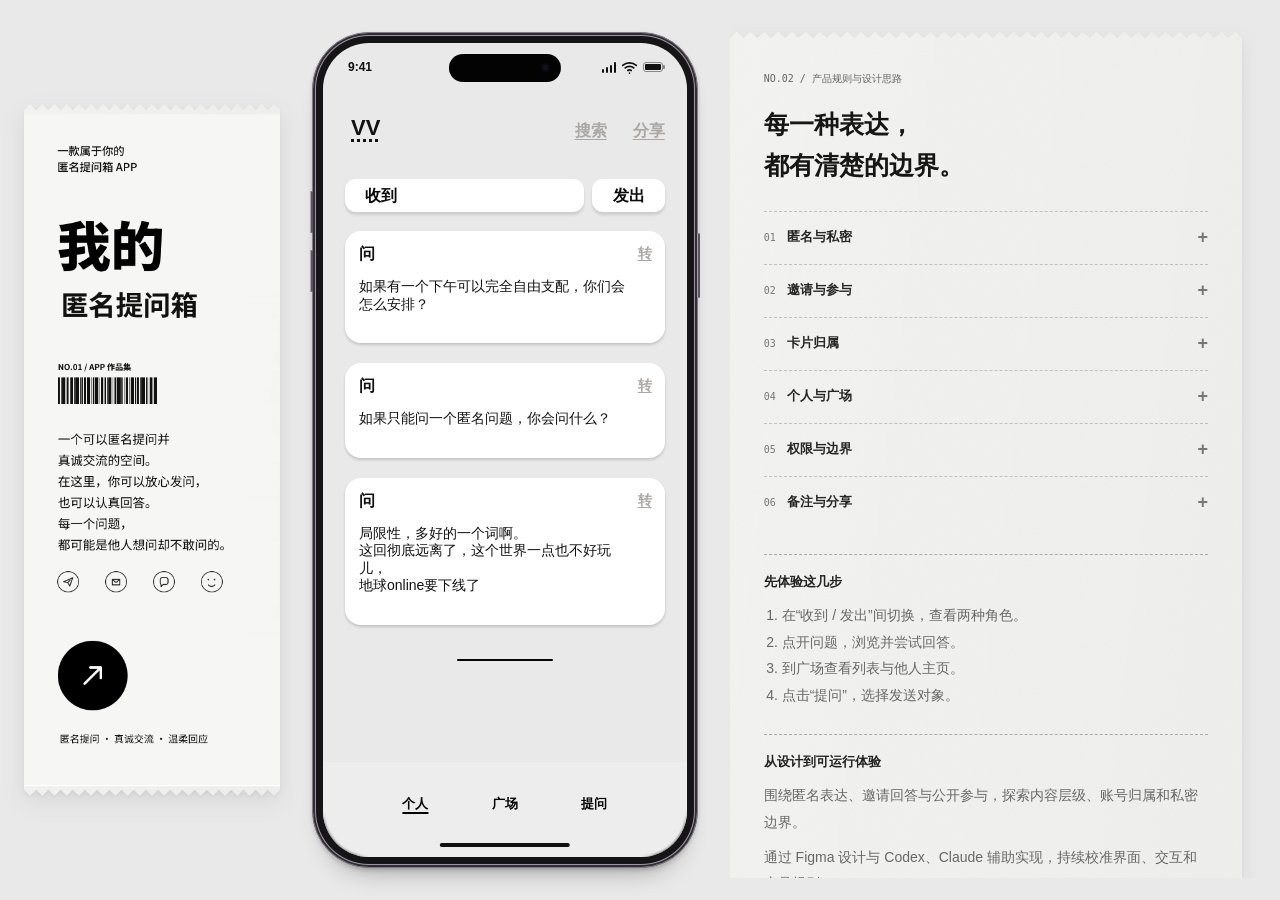
==== demo.html @ b6702e34 "Publish Question Box portfolio and interactive demo" ====
<!doctype html>
<html lang="zh-CN">
<head>
  <meta charset="UTF-8">
  <meta name="viewport" content="width=device-width, initial-scale=1.0, viewport-fit=cover">
  <meta name="theme-color" content="#ececec">
  <title>提问箱</title>
  <script type="module" crossorigin src="./assets/index-LgrNOcZf.js"></script>
  <link rel="stylesheet" crossorigin href="./assets/index-Cpjx-qmE.css">
  <link rel="stylesheet" href="./demo-frame.css">
  <link rel="stylesheet" href="./project-notes.css">
  <link rel="stylesheet" href="./device-frame.css">
  <link rel="stylesheet" href="./receipt-notes.css">
  <link rel="stylesheet" href="./receipt-layout.css">
  <script type="module" src="./project-notes.js"></script>
</head>
<body>
  <main id="app" class="app-shell" aria-live="polite"></main>
  <div id="toast" class="toast" role="status"></div>
</body>
</html>
---- assets/index-Cpjx-qmE.css ----
:root{color-scheme:light;--bg: #e9e9e9;--card: #fff;--ink: #111;--muted: #aaa7a4;--soft-shadow: 0 2px 3px rgba(0,0,0,.16);--lift-shadow: 0 12px 22px rgba(0,0,0,.12);--card-radius: 16px;--card-gap: 6px;--card-bridge-inset: 52px;--card-notch-radius: 3px;--connector-delay: 80ms;--connector-fade: .12s;font-family:-apple-system,BlinkMacSystemFont,SF Pro Text,PingFang SC,Segoe UI,sans-serif}*{box-sizing:border-box}html,body{margin:0;min-height:100%;background:var(--bg);color:var(--ink)}body{overflow:hidden}button,textarea,input{font:inherit}button{border:0;padding:0;background:none;color:inherit;cursor:pointer;-webkit-tap-highlight-color:transparent}.app-shell{width:100vw;height:100svh;overflow:hidden;background:var(--bg)}@supports (height: 100dvh){.app-shell{height:100dvh}}.screen{--rubber-y: 0px;height:100%;overflow:auto;padding:calc(18px + env(safe-area-inset-top)) max(22px,env(safe-area-inset-right)) calc(104px + env(safe-area-inset-bottom)) max(22px,env(safe-area-inset-left));scrollbar-width:none;overscroll-behavior:contain;transform:translate3d(0,calc(var(--rubber-y) * -1),0);transform-origin:50% 48%;transition:transform .62s cubic-bezier(.18,.88,.16,1),filter .62s cubic-bezier(.18,.88,.16,1)}.screen::-webkit-scrollbar{display:none}.app-shell.menu-open .screen{transform:translate3d(0,8px,0) scale(.94);filter:blur(4px);pointer-events:none}.app-shell.menu-open .bottom-nav{transform:translateY(8px) scale(.94);filter:blur(4px);transition:transform .62s cubic-bezier(.18,.88,.16,1),filter .62s cubic-bezier(.18,.88,.16,1);pointer-events:none}.topbar{max-width:430px;margin:0 auto;min-height:62px;position:relative;display:block}.brand{position:absolute;left:6px;top:3px;min-width:48px;text-align:left;font-size:22px;line-height:30px;font-weight:900;letter-spacing:0;text-decoration:underline dotted;text-underline-offset:4px;text-decoration-thickness:3px}.brand:after{display:none}.top-actions{position:absolute;right:0;top:11px;display:flex;gap:26px;color:var(--muted);font-size:16px;line-height:1.2;font-weight:800}.top-actions button{text-decoration:underline;text-underline-offset:3px}.square-heading{max-width:430px;margin:-4px auto 21px;color:#111;font-weight:900;text-align:center;text-decoration:underline;text-underline-offset:4px}.plaza-switch,.globe-tabs{max-width:430px;min-height:33px;margin:2px auto 24px;display:flex;align-items:center;gap:28px;color:var(--muted);font-size:17px;font-weight:900}.plaza-switch button,.globe-tabs button{text-decoration:underline;text-underline-offset:4px}.plaza-switch .active,.globe-tabs .active{color:#111;text-decoration:underline;text-underline-offset:4px}.tabs{max-width:430px;position:relative;height:33px;margin:7px auto 19px}.tab-pill{position:absolute;top:0;height:33px;border-radius:11px;background:var(--card);box-shadow:0 3px 3px #0000001f;font-size:16px;line-height:16px;font-weight:900;color:#0b0b0b;white-space:nowrap;overflow:hidden;transition:left .5s cubic-bezier(.2,.8,.2,1),width .5s cubic-bezier(.2,.8,.2,1),transform .22s cubic-bezier(.2,.9,.18,1)}.tab-pill:first-child{left:0;width:calc(100% - 81px);display:flex;align-items:center;justify-content:flex-start;padding-left:20px}.tab-pill:nth-child(2){left:calc(100% - 73px);width:73px;display:flex;align-items:center;justify-content:flex-end;padding-right:20px}.tabs.sent .tab-pill:first-child{width:73px}.tabs.sent .tab-pill:nth-child(2){left:81px;width:calc(100% - 81px)}.tab-pill:active,.tab-pill.is-pressing{transform:translateY(2px) scale(.985)}.tab-pill.is-switching{transition:left .5s cubic-bezier(.2,.8,.2,1),width .5s cubic-bezier(.2,.8,.2,1),transform .2s cubic-bezier(.2,.9,.18,1)}.feed{max-width:430px;margin:0 auto}.empty{margin-top:44px;text-align:center;color:var(--muted);font-weight:800}.feed-end{width:96px;height:2px;margin:34px auto 0;border-radius:999px;background:#050505}.follow-list,.directory-list{max-width:430px;margin:0 auto;padding:0 4px;display:flex;flex-direction:column;align-items:flex-start;gap:12px}.follow-row,.directory-row{width:100%;min-height:34px;padding:0;border-radius:0;background:transparent;box-shadow:none;display:flex;align-items:center;justify-content:flex-start;text-align:left}.follow-row:has(.fusion-left:active){transform:translateY(2px) scale(.99)}.fusion-wrap{position:relative;display:flex;width:100%;align-items:stretch}.fusion-wrap svg{position:absolute;top:0;right:0;bottom:0;left:0;width:100%;height:100%;overflow:visible}.fusion-wrap path{fill:#fff}.fusion-left,.fusion-right{position:relative;z-index:1;display:flex;flex:1 1 0%;min-width:0;align-items:center;padding:6px 14px;font-size:14px;line-height:1.3;color:#2d2d2d;white-space:nowrap;overflow:hidden;text-overflow:ellipsis;font-weight:500}.fusion-left{padding-left:10px;padding-right:20px;justify-content:flex-start;color:#000}.fusion-right{padding-left:20px;padding-right:10px;justify-content:flex-start;color:#888;text-decoration:none}.fusion-right.is-empty{text-decoration:none}.profile-panel{max-width:430px;margin:0 auto}.profile-head{min-height:76px;margin-bottom:18px;position:relative;display:flex;align-items:flex-end;gap:10px}.profile-back{position:absolute;left:-5px;top:-4px;font-size:42px;line-height:1;color:#555}.profile-name{margin-left:0;font-size:30px;line-height:.95;font-weight:900}.follow-toggle{margin-bottom:2px;color:var(--muted);font-size:12px;font-weight:900;text-decoration:underline;text-underline-offset:2px}.follow-toggle.following{color:#111;text-decoration:none}.profile-feed{max-width:none}.search-screen{padding-top:calc(24px + env(safe-area-inset-top))}.search-page{max-width:430px;min-height:70svh;margin:0 auto;position:relative;padding-top:72px}.search-back,.search-close{position:absolute;top:0;right:8px;color:#333;font-size:42px;line-height:1}.search-back{left:0;right:auto;transform:scaleX(-1)}.import-title{position:absolute;left:0;top:7px;font-size:24px;font-weight:900}.search-panel{height:38px;display:grid;grid-template-columns:1fr auto;align-items:center;gap:10px;border-radius:13px;background:#fff;box-shadow:var(--soft-shadow);padding:0 10px 0 14px}.search-panel input{width:100%;min-width:0;border:0;outline:0;color:#111;background:transparent;font-size:16px;font-weight:800}.search-panel input::placeholder{color:var(--muted)}.search-confirm{color:#111;font-weight:900;text-decoration:underline;text-underline-offset:3px}.stamp-stack{position:relative;margin-top:20px;perspective:900px;transform-style:preserve-3d}.stamp-stack:first-child{margin-top:0}.stamp{position:relative;z-index:1;min-height:0;padding:15px 14px 30px;border-radius:var(--card-radius);background:var(--card);box-shadow:var(--soft-shadow);transform:translateZ(0) scale(1);transform-origin:50% 18%;transition:transform .36s cubic-bezier(.2,.9,.2,1),box-shadow .36s ease,opacity .26s ease}.stamp[data-card-act],.sub-replies[data-card-act]{cursor:pointer}.stamp.reply{min-height:0;margin-top:var(--card-gap)}.sub-replies{position:relative;z-index:5;min-height:88px;margin-top:var(--card-gap);padding:18px 15px 14px;border-radius:var(--card-radius);background:var(--card);box-shadow:var(--soft-shadow);color:#777;font-size:12px;overflow:visible;transform-origin:50% 18%;transition:transform .36s cubic-bezier(.2,.9,.2,1),box-shadow .36s ease,opacity .26s ease,min-height .36s cubic-bezier(.2,.92,.16,1),padding .36s cubic-bezier(.2,.92,.16,1)}.sub-replies.is-collapsed{min-height:42px;height:42px;padding:10px 14px;display:flex;align-items:center;justify-content:space-between}.sub-replies.is-collapsed.no-answer-left{justify-content:flex-end}.sub-replies-content{overflow:visible}.sub-replies.is-resizing{min-height:0;overflow:visible;transition:height .36s cubic-bezier(.2,.92,.16,1),padding .36s cubic-bezier(.2,.92,.16,1),box-shadow .36s ease}.sub-replies.is-resizing .sub-replies-content{overflow:hidden}.sub-replies.is-collapsing-content .sub-replies-content{opacity:0;transition:opacity 90ms ease}.sub-replies.is-collapsing-content .reply-line+.reply-line:before{opacity:0;transition:opacity 90ms ease}.sub-replies.is-collapsed .sub-replies-content{display:none}.sub-replies.is-collapsed .stamp-action{position:static}.stamp-title{font-size:16px;line-height:16px;font-weight:900;margin-bottom:16px}.stamp-body{white-space:pre-line;font-size:14px;line-height:1.25;padding-right:22px}.stamp.reply .stamp-body{padding-top:0;padding-bottom:0;line-height:1.25}.inline-answer{width:100%;min-height:58px;border:0;outline:0;resize:none;background:transparent;font:inherit;line-height:1.35;color:#111}.inline-answer::placeholder{color:#b8b8b8}.reply-textarea{width:100%;min-height:74px;padding:0 28px 18px 0;border:0;outline:0;resize:none;background:transparent;color:#333;font-size:13px;line-height:1.4}.reply-textarea::placeholder{color:#b8b8b8}.stamp-action{position:absolute;z-index:3;color:var(--muted);font-size:14px;font-weight:900;text-decoration:underline;text-underline-offset:2px}.action-top{right:13px;top:14px}.action-left{left:14px;bottom:12px}.action-right{right:14px;bottom:12px}.reply-line{display:block;width:100%;margin:0 0 4px;padding:0;color:#777;font-size:12px;line-height:1.35;text-align:left;border-top:0}.reply-line+.reply-line{margin-top:13px;padding-top:14px;position:relative}.reply-line+.reply-line:before{content:"";position:absolute;top:0;left:50%;width:64px;height:1px;transform:translate(-50%);border-radius:999px;background:#cfcfcf}.reply-name{display:block;width:fit-content;max-width:100%;padding:0;margin:0 0 3px;color:#777;font-size:12px;line-height:1.35;text-align:left;background:transparent;border:0;font-weight:900}.reply-name:active{transform:translateY(1px)}.reply-line strong{display:block;color:#777;font-size:12px;margin-bottom:3px}.reply-line span{display:block}.fusion-note-input{position:relative;z-index:2;height:auto;padding:6px 10px 6px 20px;border:0;outline:0;border-radius:0;background:transparent;color:#888;font-size:14px;line-height:1.3;font-family:inherit;font-weight:500;text-align:left;box-shadow:none}.stamp:has(+.stamp):after,.stamp:has(+.sub-replies):after{content:"";display:block;position:absolute;pointer-events:none;left:var(--card-bridge-inset);right:var(--card-bridge-inset);bottom:calc(var(--card-gap) * -1);height:var(--card-gap);background:#fff;z-index:4;-webkit-mask:radial-gradient(circle at left 50%,transparent 0 var(--card-notch-radius),#000 calc(var(--card-notch-radius) + .5px)),radial-gradient(circle at right 50%,transparent 0 var(--card-notch-radius),#000 calc(var(--card-notch-radius) + .5px));-webkit-mask-composite:source-in;mask:radial-gradient(circle at left 50%,transparent 0 var(--card-notch-radius),#000 calc(var(--card-notch-radius) + .5px)),radial-gradient(circle at right 50%,transparent 0 var(--card-notch-radius),#000 calc(var(--card-notch-radius) + .5px));mask-composite:intersect}.sub-replies:before{content:"";display:block;position:absolute;pointer-events:none;left:var(--card-bridge-inset);right:var(--card-bridge-inset);top:calc(var(--card-gap) * -1);height:var(--card-gap);background:#fff;z-index:4;-webkit-mask:radial-gradient(circle at left 50%,transparent 0 var(--card-notch-radius),#000 calc(var(--card-notch-radius) + .5px)),radial-gradient(circle at right 50%,transparent 0 var(--card-notch-radius),#000 calc(var(--card-notch-radius) + .5px));-webkit-mask-composite:source-in;mask:radial-gradient(circle at left 50%,transparent 0 var(--card-notch-radius),#000 calc(var(--card-notch-radius) + .5px)),radial-gradient(circle at right 50%,transparent 0 var(--card-notch-radius),#000 calc(var(--card-notch-radius) + .5px));mask-composite:intersect}.stamp-stack.is-opening>.stamp:first-child,.stamp.is-acting,.sub-replies.is-acting{transform:translate3d(0,-8px,36px) scale(1.012) rotateX(1.5deg);box-shadow:var(--lift-shadow)}.stamp-stack.is-open>.stamp:first-child,.stamp-stack.is-open>.stamp.reply:not(.is-acting){transform:translateZ(0) scale(1);box-shadow:var(--soft-shadow)}.stamp-stack.is-revealing-open>.stamp.reply,.stamp-stack.is-revealing-open>.sub-replies{animation:answerCardReveal .43s cubic-bezier(.2,.92,.16,1) 70ms both;transform-origin:50% 0}.stamp-stack.is-revealing-replies>.sub-replies{animation:answerCardReveal .43s cubic-bezier(.2,.92,.16,1) 70ms both;transform-origin:50% 0}.stamp-stack.is-sub-replies-resizing>.sub-replies{animation:none}.stamp-stack.is-collapsing>.stamp.reply,.stamp-stack.is-collapsing>.sub-replies{animation:answerCardHide .24s cubic-bezier(.22,.72,.18,1) both;transform-origin:50% 0}.stamp-stack.is-revealing-open .stamp:has(+.stamp):after,.stamp-stack.is-revealing-open .stamp:has(+.sub-replies):after,.stamp-stack.is-revealing-replies .stamp:has(+.sub-replies):after{animation:connectorReveal var(--connector-fade) ease var(--connector-delay) both}.stamp-stack.is-collapsing .stamp:has(+.stamp):after,.stamp-stack.is-collapsing .stamp:has(+.sub-replies):after{animation:connectorHide .24s cubic-bezier(.22,.72,.18,1) both}.stamp-stack.is-sub-replies-resizing .stamp:has(+.sub-replies):after{opacity:1;animation:none!important}@keyframes answerCardReveal{0%{opacity:0;transform:translateY(-18px) scaleY(.94)}to{opacity:1;transform:translateY(0) scaleY(1)}}@keyframes answerCardHide{0%{opacity:1;transform:translateY(0) scaleY(1)}to{opacity:0;transform:translateY(-14px) scaleY(.96)}}@keyframes connectorReveal{0%{opacity:0}to{opacity:1}}@keyframes connectorHide{0%{opacity:1}to{opacity:0}}.bottom-nav{position:fixed;left:0;right:0;bottom:0;z-index:20;height:95px;max-width:none;margin:0;border-radius:0;background-color:#fff3;backdrop-filter:saturate(30%) blur(1.6px);-webkit-backdrop-filter:saturate(30%) blur(1.6px);display:flex;align-items:center;justify-content:space-evenly;padding:0 30px 10px;pointer-events:none}.bottom-nav:after{content:"";position:absolute;left:50%;bottom:9px;width:142px;height:5px;transform:translate(-50%);border-radius:999px;background:#050505}.bottom-nav button{pointer-events:auto;height:auto;border-radius:0;background:none;box-shadow:none;backdrop-filter:none;-webkit-backdrop-filter:none;word-break:break-word;font-weight:800;line-height:normal;font-size:13px;color:#000;white-space:nowrap;padding:8px 14px}.bottom-nav button.active{text-decoration:underline;text-underline-offset:4px;text-decoration-thickness:2px}.sheet-backdrop{position:fixed;top:0;right:0;bottom:0;left:0;display:grid;align-items:end;background:#e8e8e894;backdrop-filter:blur(8px);-webkit-backdrop-filter:blur(8px);z-index:30;animation:sheetBackdropIn .18s ease both}.sheet-backdrop.is-closing{animation:sheetBackdropOut .22s ease both}.sheet{min-height:min(calc(100svh - 88px),738px);padding:18px 34px calc(34px + env(safe-area-inset-bottom));border-radius:34px 34px 0 0;background:#f1f1f2;box-shadow:0 -3px 14px #00000014;animation:sheetRise .26s cubic-bezier(.2,.92,.16,1) both}.sheet-backdrop.is-closing .sheet{animation:sheetSink .22s cubic-bezier(.42,0,.36,1) both}.grab{width:54px;height:5px;border-radius:999px;background:#d9d9d9;margin:0 auto 28px}.sheet-head{display:flex;justify-content:space-between;align-items:center;margin-bottom:28px}.sheet h2{margin:0;font-size:18px}.close{position:relative;z-index:3;font-size:34px;line-height:1;width:44px;height:44px}.textarea{width:100%;height:min(360px,45svh);resize:none;outline:0;border:0;border-radius:8px;background:#fff;padding:21px 17px;font-size:20px;line-height:1.35}.compose-text{height:min(360px,45svh);box-shadow:none}.sheet-row{display:flex;justify-content:space-between;align-items:center;margin-top:9px;color:var(--muted);font-weight:800}.compose-meta{position:relative;z-index:1;margin-top:-28px;padding:0 8px 0 0}.count{color:#b2b2b2;font-size:13px;font-weight:700}.private-toggle{min-width:68px;height:25px;padding:0 10px;border-radius:10px;background:#ffffff75;box-shadow:0 1px 1px #0000000f;color:#b7b7b7;font-size:13px;font-weight:800;text-decoration:underline;text-underline-offset:2px}.private-toggle.active{color:#111;font-weight:900;background:#ffffffb8;box-shadow:0 1px 2px #00000017;text-decoration:none}.choose{margin-top:22px;color:var(--muted);font-size:13px;font-weight:800}.recipient-list{display:flex;gap:8px;overflow-x:auto;scrollbar-width:none;margin-top:17px;padding-bottom:10px}.chips-progress{height:6px;border-radius:999px;background:#ffffffe6;overflow:hidden}.chips-progress span{display:block;width:38%;height:100%;border-radius:inherit;background:#ddd}.recipient-list::-webkit-scrollbar{display:none}.chip{flex:0 0 auto;padding:5px 10px;border-radius:11px;background:transparent;color:var(--muted);font-size:14px;font-weight:800;text-decoration:underline;text-underline-offset:2px}.chip.active{color:#111;background:#fff;box-shadow:0 2px 5px #0000001f;text-decoration:none}.send{display:block;margin-top:28px;margin-left:auto;width:auto;height:auto;border-radius:0;background:none;box-shadow:none;font-size:20px;font-weight:900}@keyframes sheetBackdropIn{0%{opacity:0}to{opacity:1}}@keyframes sheetBackdropOut{0%{opacity:1}to{opacity:0}}@keyframes sheetRise{0%{opacity:.98;transform:translateY(108%)}to{opacity:1;transform:translateY(0)}}@keyframes sheetSink{0%{opacity:1;transform:translateY(0)}to{opacity:.98;transform:translateY(108%)}}.menu{position:fixed;top:0;right:0;bottom:0;left:0;z-index:40;background:#e9e9e9;padding:calc(74px + env(safe-area-inset-top)) max(44px,env(safe-area-inset-right)) 40px max(58px,env(safe-area-inset-left));opacity:.35;transform:translate(-100%);transition:transform .68s cubic-bezier(.16,.86,.16,1),opacity .42s ease}.menu.open{opacity:1;transform:translate(0)}.menu-close{position:absolute;right:34px;top:calc(42px + env(safe-area-inset-top));font-size:42px;color:#666}.menu-brand{display:flex;align-items:flex-end;gap:10px;margin-bottom:72px}.menu-logo{font-size:36px;font-weight:900}.menu-small{color:var(--muted);font-weight:800;text-decoration:underline}.menu-list{display:grid;gap:25px;justify-items:start}.menu-list button{color:var(--muted);font-size:22px;font-weight:900;text-decoration:underline}.toast{position:fixed;left:50%;bottom:calc(102px + env(safe-area-inset-bottom));transform:translate(-50%,12px);opacity:0;padding:10px 14px;border-radius:999px;background:#000000bf;color:#fff;pointer-events:none;z-index:80;transition:opacity .2s ease,transform .2s ease}.toast.show{opacity:1;transform:translate(-50%)}.test-switcher{position:fixed;left:max(12px,env(safe-area-inset-left));right:max(12px,env(safe-area-inset-right));bottom:calc(86px + env(safe-area-inset-bottom));z-index:80;display:flex;gap:6px;justify-content:center;pointer-events:auto}.test-switcher button{border:1px solid rgba(0,0,0,.08);border-radius:999px;background:#ffffffc2;box-shadow:0 6px 18px #0000001f;color:#141414b8;font-size:12px;font-weight:800;padding:7px 10px;-webkit-backdrop-filter:blur(14px);backdrop-filter:blur(14px)}.test-switcher button.active{background:#141414d6;color:#fff}.test-switcher button.danger{color:#9a3a3a}
---- demo-frame.css ----
/* Match the 430px content area plus the original 22px side padding. */
.app-shell {
  width: 100%;
  max-width: 474px;
  margin-inline: auto;
  position: relative;
  transform: translateZ(0);
}
---- project-notes.css ----
.project-rail, .project-mobile-bar, .project-dialog {
  font-family: -apple-system, BlinkMacSystemFont, "PingFang SC", "Microsoft YaHei", sans-serif;
  letter-spacing: 0;
  color: #272727;
}
.project-notes {
  position: fixed;
  top: 44px;
  bottom: 32px;
  left: calc(max(32px, (100vw - 1376px) / 2) + 538px);
  right: max(32px, calc((100vw - 1376px) / 2));
  overflow-y: auto;
  scrollbar-width: thin;
  scrollbar-color: #c8c8c8 transparent;
  padding: 0 14px 30px 0;
}
.project-rail { width: 100%; max-width: 820px; }
.project-intro { display: grid; grid-template-columns: minmax(0, 1fr) minmax(0, 1fr); column-gap: 34px; }
.project-intro > .project-kicker,
.project-intro > h1,
.project-intro > .project-deck,
.project-intro > .project-status,
.project-intro > .project-footnote { grid-column: 1 / -1; }
.project-intro h1 br, .project-deck br, .project-rail-title br { display: none; }
.project-intro .project-deck { margin-bottom: 15px; }
.project-intro .project-section { margin-top: 25px; }
.project-intro .project-footnote { margin-top: 16px; }
.project-rules { margin-top: 42px; }
.project-rules > .project-kicker { margin-bottom: 12px; }
.project-kicker { margin: 0 0 25px; font-size: 11px; line-height: 1.7; color: #737373; }
.project-intro h1 { font-size: 32px; line-height: 1.3; font-weight: 750; margin: 0 0 20px; }
.project-deck { font-size: 17px; line-height: 1.8; margin: 0 0 23px; }
.project-status { display: flex; gap: 7px; align-items: center; color: #5a645d; font-size: 11px; line-height: 1.8; }
.project-status > span { width: 5px; height: 5px; border-radius: 50%; background: #708779; flex: none; }
.project-section { border-top: 1px solid #d2d2d2; padding-top: 17px; margin-top: 25px; }
.project-section h2, .project-section h3 { font-size: 13px; line-height: 1.6; margin: 0 0 10px; font-weight: 650; }
.project-section p, .project-section ol { font-size: 14px; line-height: 1.9; color: #686868; margin: 8px 0; }
.project-section ol { padding-left: 18px; }
.project-store { display: inline-flex; align-items: center; gap: 14px; color: #303030; text-decoration: underline; text-underline-offset: 5px; font-size: 12px; line-height: 1.8; margin-top: 22px; }
.project-footnote { font-size: 10px; line-height: 1.8; color: #888; margin-top: 18px; }
.project-rail-title { margin: 0 0 25px; font-size: 23px; line-height: 1.55; font-weight: 650; }
.project-rule { border-top: 1px solid #d2d2d2; }
.project-rule summary { display: flex; align-items: center; gap: 11px; list-style: none; cursor: pointer; min-height: 51px; font-size: 14px; line-height: 1.6; }
.project-rule summary::-webkit-details-marker { display: none; }
.project-rule summary:focus-visible, .project-open:focus-visible, .project-close:focus-visible { outline: 2px solid #647c73; outline-offset: -2px; }
.project-rule-index { font-size: 10px; color: #888; }
.project-rule-plus { margin-left: auto; font-size: 18px; color: #777; }
.project-rule[open] .project-rule-plus { transform: rotate(45deg); }
.project-rule-body { padding: 0 0 18px 25px; }
.project-rule-body h3 { font-size: 14px; line-height: 1.8; margin: 0 0 8px; font-weight: 650; }
.project-rule-body p { font-size: 14px; line-height: 1.9; color: #686868; margin: 0; }
.project-demo-note h2 { color: #555; }
.project-mobile-bar { display: none; }
.project-dialog { width: min(100% - 28px, 560px); max-height: calc(100dvh - 32px); padding: 0; border: 1px solid #d5d5d5; border-radius: 8px; background: #f7f7f7; }
.project-dialog::backdrop { background: rgb(0 0 0 / 28%); }
.project-dialog-head { position: sticky; top: 0; z-index: 1; display: flex; justify-content: space-between; align-items: center; background: #f7f7f7; padding: 12px 20px; border-bottom: 1px solid #ddd; }
.project-dialog-head h2 { font-size: 16px; margin: 0; font-weight: 650; }
.project-close { width: 36px; height: 36px; font-size: 28px; line-height: 1; }
.project-dialog-content { padding: 22px; }
.project-dialog-intro { font-size: 21px; line-height: 1.65; margin: 0; }
.project-dialog-subtitle { margin: 32px 0 14px; font-size: 14px; }
.project-dialog-content .project-kicker { margin-bottom: 12px; }
.project-dialog-content .project-rule summary { font-size: 14px; min-height: 56px; }
.project-dialog-content .project-rule-body h3, .project-dialog-content .project-rule-body p, .project-dialog-content .project-section p { font-size: 13px; }
@media (min-width: 1100px) {
  .app-shell { margin-left: max(32px, calc((100vw - 1376px) / 2)); margin-right: 0; }
}
@media (min-width: 1280px) {
  .project-rules > div { display: grid; grid-template-columns: minmax(0, 1fr) minmax(0, 1fr); gap: 12px 34px; align-items: start; }
}
@media (max-width: 1099px) {
  .project-notes { display: none; }
  .project-mobile-bar { position: fixed; top: 0; left: 0; right: 0; z-index: 25; display: flex; justify-content: space-between; align-items: center; width: min(100%, 474px); height: 36px; padding: 0 22px; margin: 0 auto; background: #e9e9e9; border-bottom: 1px solid #d9d9d9; font-size: 10px; color: #737373; }
  .project-open { display: flex; gap: 6px; align-items: center; height: 35px; color: #444; font-size: 11px; }
  .app-shell { margin-top: 36px; height: calc(100svh - 36px); }
  @supports (height: 100dvh) { .app-shell { height: calc(100dvh - 36px); } }
}
---- device-frame.css ----
.device-frame { display: contents; }
.device-chrome { display: none; }
@media (min-width: 1100px) {
  :root { --device-width: min(430px, calc((100dvh - 64px) * .461373)); --device-left: max(32px, calc((100vw - 1376px) / 2)); }
  .device-frame {
    display: block;
    position: relative;
    width: var(--device-width);
    aspect-ratio: 430 / 932;
    margin: 32px 0 32px var(--device-left);
    padding: 10px;
    border: 1px solid #817a86;
    border-radius: 57px;
    background: #151416;
    box-shadow: inset 0 0 0 2px #302d34, inset 0 0 0 3px #9b929e, inset 0 0 0 4px #171619, 0 18px 28px -20px rgb(0 0 0 / 45%), 0 2px 4px rgb(0 0 0 / 15%);
  }
  .device-frame .app-shell {
    width: 100%;
    height: 100%;
    max-width: none;
    margin: 0;
    border-radius: 46px;
    overflow: hidden;
  }
  .device-frame .screen { padding-top: 67px; }
  .device-frame .menu { padding-top: 94px; }
  .device-frame .menu-close { top: 65px; }
  .device-frame .bottom-nav::after { display: none; }
  .device-chrome { display: block; pointer-events: none; }
  .device-status { position: absolute; z-index: 100; top: 13px; left: 11px; right: 11px; height: 45px; color: #111; }
  .device-clock { position: absolute; top: 15px; left: 24px; font: 650 12px/1 -apple-system, BlinkMacSystemFont, "Segoe UI", sans-serif; }
  .device-island { position: absolute; top: 8px; left: 50%; width: 31%; height: 28px; transform: translateX(-50%); border-radius: 30px; background: #030303; }
  .device-island > span { position: absolute; top: 9px; right: 11px; width: 9px; height: 9px; border-radius: 50%; background: #11131e; box-shadow: inset 0 0 0 2px #08090e; }
  .device-status-icons { display: flex; align-items: center; gap: 5px; position: absolute; top: 14px; right: 23px; height: 14px; }
  .device-signal { display: flex; align-items: flex-end; gap: 2px; height: 11px; }
  .device-signal i { display: block; width: 2px; border-radius: 1px; background: #111; }
  .device-signal i:nth-child(1) { height: 4px; }
  .device-signal i:nth-child(2) { height: 6px; }
  .device-signal i:nth-child(3) { height: 8px; }
  .device-signal i:nth-child(4) { height: 11px; }
  .device-battery { position: relative; width: 20px; height: 10px; padding: 1px; border: 1px solid #888; border-radius: 3px; }
  .device-battery::after { content: ""; position: absolute; top: 2px; right: -3px; width: 2px; height: 4px; background: #888; border-radius: 0 1px 1px 0; }
  .device-battery i { display: block; width: 100%; height: 100%; background: #111; border-radius: 1px; }
  .device-home { position: absolute; bottom: 20px; left: 50%; z-index: 100; width: 34%; height: 4px; border-radius: 8px; transform: translateX(-50%); background: #111; }
  .device-volume, .device-power { position: absolute; width: 3px; border-radius: 2px; background: #5a535e; box-shadow: inset 1px 0 #aca2af; }
  .device-volume { left: -3px; height: 42px; }
  .device-volume-one { top: 19%; }
  .device-volume-two { top: 26%; }
  .device-power { right: -3px; top: 24%; height: 65px; }
  .project-notes { left: calc(var(--device-left) + var(--device-width) + 76px); }
}
---- receipt-notes.css ----
.project-notes { padding: 0 18px 20px 0; top: 32px; }
.project-receipt {
  --receipt-paper: #fafaf9;
  position: relative;
  max-width: 820px;
  padding: 42px 46px 38px;
  margin-bottom: 12px;
  background: var(--receipt-paper);
  box-shadow: 0 2px 4px rgb(0 0 0 / 3%);
  color: #111;
}
.project-receipt::after {
  content: "";
  position: absolute;
  top: 100%;
  left: 0;
  width: 100%;
  height: 10px;
  background: linear-gradient(135deg, var(--receipt-paper) 25%, transparent 25%) -5px 0, linear-gradient(225deg, var(--receipt-paper) 25%, transparent 25%) -5px 0;
  background-size: 10px 10px;
  background-repeat: repeat-x;
}
.project-receipt .project-intro { display: block; }
.receipt-header { display: flex; justify-content: space-between; gap: 26px; align-items: flex-start; }
.receipt-kicker { margin: 0 0 27px; font-size: 14px; font-weight: 650; line-height: 1.7; }
.project-receipt .project-intro h1 { margin: 0; font-weight: 900; line-height: 1.1; }
.receipt-my { display: block; font-size: 72px; margin-left: -3px; }
.receipt-brand { display: block; font-size: 32px; margin-top: 22px; line-height: 1.4; }
.receipt-meta { flex: none; padding-top: 4px; font-size: 11px; line-height: 1.7; }
.receipt-meta > p { margin: 0 0 8px; font-weight: 650; }
.receipt-meta .receipt-author { margin-top: 12px; font-size: 10px; font-weight: 400; }
.receipt-barcode { display: flex; gap: 1px; height: 38px; }
.receipt-barcode i { flex: none; display: block; height: 100%; background: #111; }
.receipt-lede { margin: 34px 0 27px; font-size: 17px; line-height: 1.95; }
.receipt-journey { display: flex; justify-content: flex-start; flex-wrap: wrap; gap: 28px; padding: 0; margin: 0; list-style: none; }
.receipt-journey li { display: flex; align-items: center; gap: 9px; font-size: 12px; }
.receipt-journey li > span { width: 28px; height: 28px; border: 1px solid #222; border-radius: 50%; display: grid; place-items: center; font-size: 10px; font-family: ui-monospace, monospace; }
.receipt-action-row { display: flex; gap: 24px; justify-content: space-between; align-items: center; margin: 29px 0 30px; }
.project-receipt .project-store { margin: 0; gap: 16px; font-size: 13px; text-decoration: none; }
.receipt-arrow { display: grid; place-items: center; flex: none; width: 62px; height: 62px; border-radius: 50%; color: #fff; background: #070707; font-size: 35px; font-weight: 400; line-height: 1; }
.project-receipt .project-store small { display: block; font-size: 10px; color: #777; margin-top: 4px; }
.project-receipt .project-store:focus-visible { outline: 2px solid #444; outline-offset: 6px; }
.receipt-action-row > p { margin: 0; font-size: 11px; line-height: 1.9; color: #555; }
.receipt-tear { display: flex; justify-content: space-between; gap: 16px; position: relative; padding: 17px 0 0; border-top: 1px dashed #aaa; font-size: 9px; line-height: 1.8; color: #777; font-family: ui-monospace, "Microsoft YaHei", monospace; }
.receipt-tear::before, .receipt-tear::after { content: ""; position: absolute; width: 16px; height: 16px; top: -8px; background: #e9e9e9; border-radius: 50%; }
.receipt-tear::before { left: -54px; }
.receipt-tear::after { right: -54px; }
.project-receipt .project-rules { margin-top: 32px; }
.project-receipt .project-kicker { font-size: 10px; color: #777; }
.project-receipt .project-rail-title { font-size: 24px; color: #161616; margin-bottom: 23px; }
.project-receipt .project-rules > div { display: block; }
.project-receipt .project-rule { border-top: 1px dashed #c1c1c1; }
.project-receipt .project-rule summary { font-size: 13px; font-weight: 650; min-height: 52px; }
.project-receipt .project-rule-index { font-family: ui-monospace, monospace; color: #777; font-weight: 400; }
.project-receipt .project-rule-body { padding-bottom: 22px; }
.project-receipt .project-rule-body h3 { font-size: 14px; }
.project-receipt .project-rule-body p { font-size: 14px; line-height: 1.9; color: #656565; }
.project-receipt .project-section { border-top: 1px dashed #aaa; }
.project-receipt .project-section h2 { color: #222; }
.receipt-footer { margin-top: 29px; padding-top: 25px; border-top: 1px dashed #aaa; text-align: center; }
.receipt-footer p { margin: 5px 0; font-size: 10px; line-height: 1.8; color: #666; }
.receipt-footer p:nth-child(2) { margin-top: 17px; font-family: ui-monospace, monospace; color: #222; }
.receipt-footer > span { display: block; font-size: 11px; margin-top: 9px; line-height: 1.9; }
@media (min-width: 1100px) and (max-width: 1279px) {
  .project-receipt { padding: 32px 30px; }
  .receipt-header { flex-direction: column; gap: 23px; }
  .receipt-meta { padding: 0; }
  .receipt-meta .receipt-author { display: none; }
  .receipt-my { font-size: 64px; }
  .receipt-brand { font-size: 29px; }
  .receipt-lede { font-size: 15px; }
  .receipt-journey { gap: 16px; }
  .receipt-journey li { gap: 5px; }
  .receipt-action-row { align-items: flex-start; flex-direction: column; gap: 20px; }
  .receipt-tear::before { left: -38px; }
  .receipt-tear::after { right: -38px; }
}
---- receipt-layout.css ----
.brand-ticket { display: none; }
.rules-paper-shadow { width: 100%; max-width: 820px; filter: drop-shadow(0 2px 2px rgb(0 0 0 / 6%)) drop-shadow(0 8px 12px rgb(0 0 0 / 6%)); }
.paper-material { position: relative; background-color: #f1f1ef; background-image: linear-gradient(97deg, rgb(255 255 255 / 16%), transparent 40%, rgb(0 0 0 / 1%)); }
.paper-material::before { content: ""; position: absolute; inset: 0; background: url('./paper-grain.svg') repeat; opacity: .055; pointer-events: none; z-index: 0; }
.paper-material > * { position: relative; z-index: 1; }
.project-receipt { --receipt-paper: #f1f1ef; background-color: var(--receipt-paper); box-shadow: none; margin-bottom: 0; padding: 38px 34px; }
.project-receipt::after { display: none; }
.project-receipt .project-rules { margin-top: 0; }
.project-receipt .project-rail-title { font-size: 25px; line-height: 1.65; margin-bottom: 24px; }
.project-receipt .project-rail-title br { display: inline; }
.project-receipt .project-kicker { margin: 0 0 17px; font-family: ui-monospace, "Microsoft YaHei", monospace; font-size: 10px; color: #666; }
.project-receipt .project-rule-body { padding-left: 0; }
.project-receipt .project-rule summary { font-size: 13px; }
.project-receipt .project-rule-body h3 { line-height: 1.8; }
.project-receipt .project-rule-body p { line-height: 1.95; color: #626360; }
@media (min-width: 1100px) {
  :root {
    --presentation-inset: max(24px, calc((100vw - 1480px) / 2));
    --presentation-gap: clamp(22px, 2.5vw, 40px);
    --brand-width: min(284px, 20vw, calc((100dvh - 64px) * .381129));
    --device-left: calc(var(--presentation-inset) + var(--brand-width) + var(--presentation-gap));
  }
  .brand-ticket { display: block; position: fixed; left: var(--presentation-inset); top: calc(32px + var(--device-width) * 1.08372093); transform: translateY(-50%); width: var(--brand-width); filter: drop-shadow(0 2px 2px rgb(0 0 0 / 6%)) drop-shadow(0 8px 12px rgb(0 0 0 / 7%)); }
  .brand-paper { padding: 10px 0; }
  .brand-art { position: relative; width: 100%; aspect-ratio: 412 / 1081; overflow: hidden; }
  .brand-art img { position: absolute; top: -4.903%; left: -9.223%; width: 109.223%; max-width: none; height: auto; mix-blend-mode: multiply; }
  .brand-store-link { position: absolute; left: 13.35%; top: 78.8%; width: 27%; height: 10.2%; border-radius: 50%; }
  .brand-store-link:focus-visible { outline: 2px solid #555; outline-offset: 4px; }
  .project-notes { left: calc(var(--device-left) + var(--device-width) + var(--presentation-gap)); right: var(--presentation-inset); top: 24px; bottom: 22px; padding: 8px 14px 14px 0; }
}
@media (min-width: 1100px) and (max-width: 1279px) {
  .project-receipt { padding: 30px 24px; }
  .project-receipt .project-rail-title { font-size: 22px; }
  .project-receipt .project-rule-body p { font-size: 13px; }
}
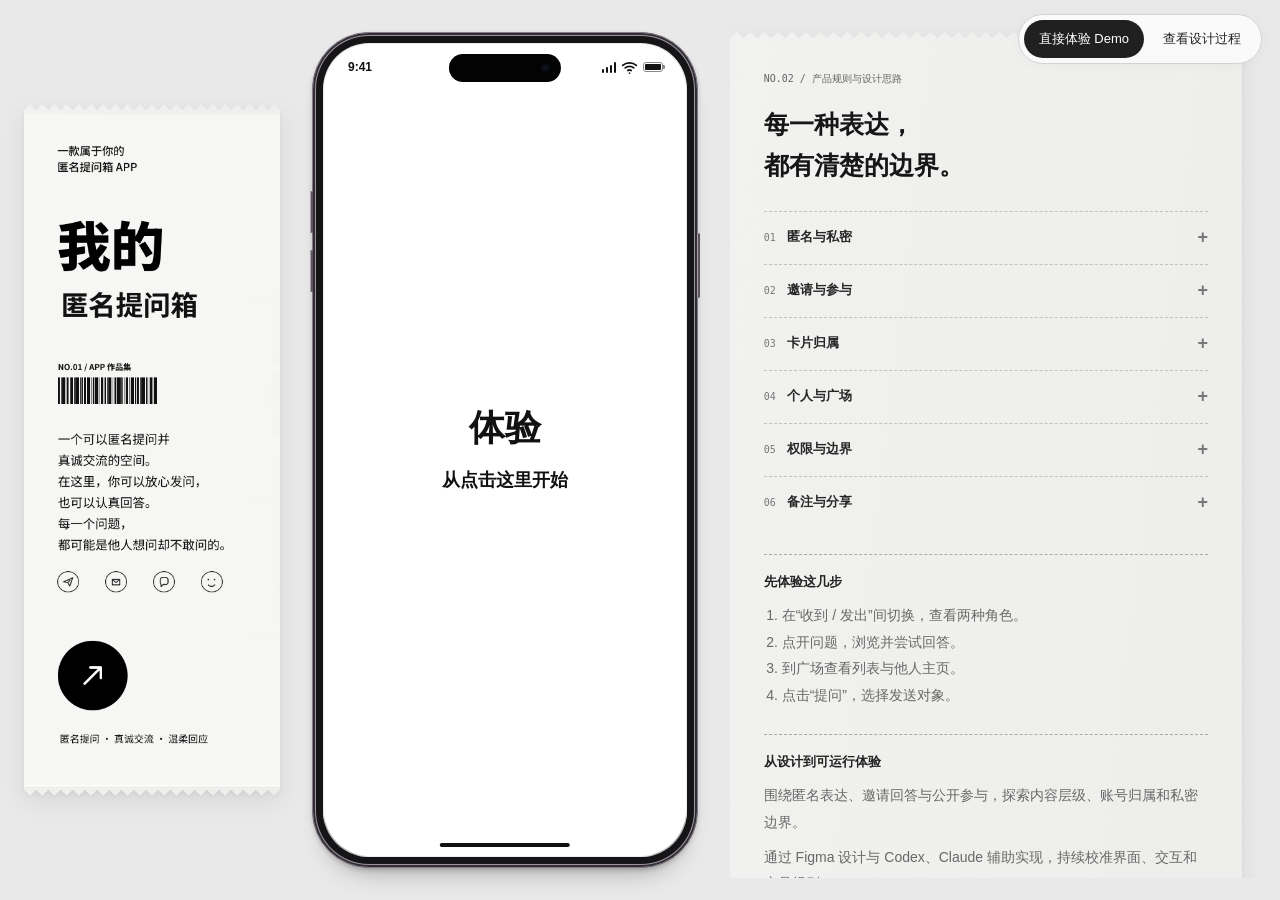
==== commit 4a6d1101: "feat: separate interactive demo and design process entries" ====
--- a/demo.html
+++ b/demo.html
@@ -1,21 +1,23 @@
-<!doctype html>
-<html lang="zh-CN">
-<head>
-  <meta charset="UTF-8">
-  <meta name="viewport" content="width=device-width, initial-scale=1.0, viewport-fit=cover">
-  <meta name="theme-color" content="#ececec">
-  <title>提问箱</title>
-  <script type="module" crossorigin src="./assets/index-LgrNOcZf.js"></script>
-  <link rel="stylesheet" crossorigin href="./assets/index-Cpjx-qmE.css">
-  <link rel="stylesheet" href="./demo-frame.css">
-  <link rel="stylesheet" href="./project-notes.css">
-  <link rel="stylesheet" href="./device-frame.css">
-  <link rel="stylesheet" href="./receipt-notes.css">
-  <link rel="stylesheet" href="./receipt-layout.css">
-  <script type="module" src="./project-notes.js"></script>
-</head>
-<body>
-  <main id="app" class="app-shell" aria-live="polite"></main>
-  <div id="toast" class="toast" role="status"></div>
-</body>
-</html>
+<!doctype html>
+<html lang="zh-CN">
+<head>
+  <meta charset="UTF-8">
+  <meta name="viewport" content="width=device-width, initial-scale=1.0, viewport-fit=cover">
+  <meta name="theme-color" content="#ececec">
+  <title>提问箱</title>
+  <script type="module" crossorigin src="./assets/index-LgrNOcZf.js"></script>
+  <link rel="stylesheet" crossorigin href="./assets/index-Cpjx-qmE.css">
+  <link rel="stylesheet" href="./demo-frame.css">
+  <link rel="stylesheet" href="./project-notes.css">
+  <link rel="stylesheet" href="./device-frame.css">
+  <link rel="stylesheet" href="./receipt-notes.css">
+  <link rel="stylesheet" href="./receipt-layout.css">
+  <script type="module" src="./project-notes.js"></script>
+  <link rel="stylesheet" href="./entry-nav.css">
+  <script type="module" src="./entry-nav.js"></script>
+</head>
+<body>
+  <main id="app" class="app-shell" aria-live="polite"></main>
+  <div id="toast" class="toast" role="status"></div>
+</body>
+</html>
--- a/demo-frame.css
+++ b/demo-frame.css
@@ -6,3 +6,51 @@
   position: relative;
   transform: translateZ(0);
 }
+
+.demo-entry {
+  position: fixed;
+  z-index: 90;
+  top: 0;
+  bottom: 0;
+  left: 50%;
+  width: min(100%, 474px);
+  transform: translateX(-50%);
+  overflow: hidden;
+  pointer-events: auto;
+}
+.demo-entry-paper {
+  display: grid;
+  place-items: center;
+  width: 100%;
+  height: 100%;
+  padding: 40px 24px;
+  border: 0;
+  border-radius: 0;
+  background: #fff;
+  color: #111;
+  font: inherit;
+  letter-spacing: 0;
+  text-align: center;
+  cursor: pointer;
+  opacity: 1;
+  transform: translateX(0);
+  transition: transform .68s cubic-bezier(.16,.86,.16,1), opacity .42s ease;
+  -webkit-tap-highlight-color: transparent;
+}
+.demo-entry-copy { display: grid; gap: 18px; }
+.demo-entry-title { font-size: 36px; line-height: 1.2; font-weight: 900; }
+.demo-entry-subtitle { font-size: 18px; line-height: 1.5; font-weight: 600; }
+.demo-entry-paper:focus-visible { outline: 2px solid #111; outline-offset: -12px; }
+.demo-entry.is-leaving .demo-entry-paper { transform: translateX(-100%); opacity: .35; }
+@media (min-width: 1100px) {
+  .device-frame .demo-entry {
+    position: absolute;
+    inset: 11px;
+    width: auto;
+    transform: none;
+    border-radius: 46px;
+  }
+}
+@media (prefers-reduced-motion: reduce) {
+  .demo-entry-paper { transition: none; }
+}
--- a/entry-nav.css
+++ b/entry-nav.css
@@ -0,0 +1,6 @@
+.entry-nav{position:fixed;z-index:100;top:14px;right:18px;display:flex;gap:4px;padding:5px;border:1px solid #d3d3d3;border-radius:999px;background:rgba(250,250,250,.96);box-shadow:0 2px 14px #00000008;font:500 13px/1.4 Arial,"Microsoft YaHei",sans-serif}
+.entry-nav a{display:block;padding:10px 15px;border-radius:999px;color:#242424;text-decoration:none;white-space:nowrap}
+.entry-nav a:hover,.entry-nav a[aria-current=page]{color:#fff;background:#202020}
+.entry-nav a:focus-visible{outline:2px solid #555;outline-offset:2px}
+@media(max-width:600px){.entry-nav{top:8px;right:8px;gap:0;padding:3px}.entry-nav a{font-size:12px;padding:9px 11px}}
+@media(max-width:1099px){body.has-entry-nav .project-mobile-bar{top:52px}body.has-entry-nav .app-shell{margin-top:88px;height:calc(100svh - 88px);height:calc(100dvh - 88px)}body.has-entry-nav .demo-entry{top:88px}}
